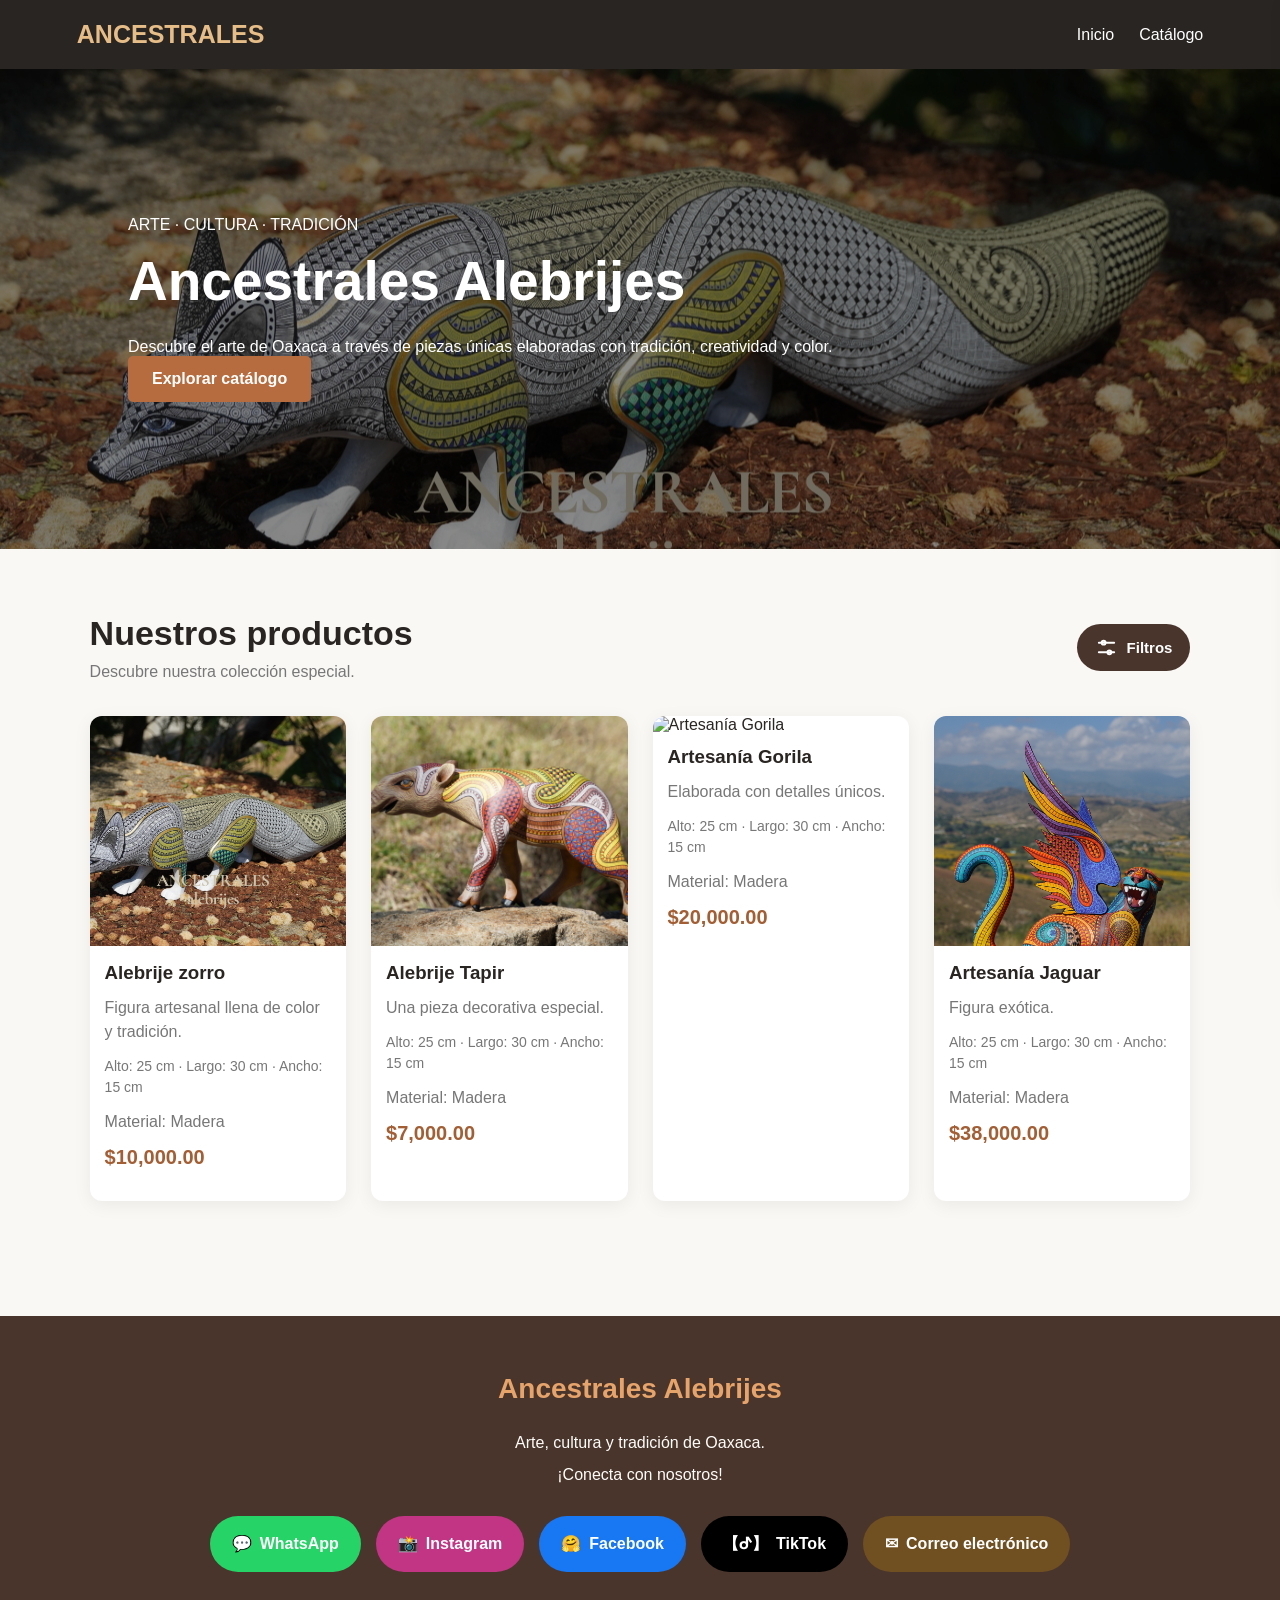
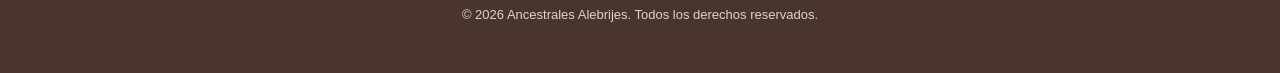
==== index.html @ 3782cc4d "Actualizar index.html" ====
<!DOCTYPE html>
<html lang="es">
<head>
  <meta charset="UTF-8">
  <meta name="viewport" content="width=device-width, initial-scale=1.0">

  <!-- ICONO DE LA MARCA -->
  <link rel="icon" type="image/jpeg" href="imagenes/LOGO.jpeg">

  <!-- TÍTULO Y SEO -->
  <title>Ancestrales | Alebrijes y Artesanías de Oaxaca</title>

  <meta name="description" content="Ancestrales: descubre alebrijes y artesanías de Oaxaca, México. Piezas únicas de arte popular mexicano llenas de color y tradición.">

  <meta name="author" content="Ancestrales Alebrijes">
  <meta name="robots" content="index, follow">

  <link rel="canonical" href="https://ancestrales.github.io/tienda-alebrijes/">

  <!-- REDES SOCIALES -->
  <meta property="og:type" content="website">
  <meta property="og:title" content="Ancestrales | Alebrijes y Artesanías de Oaxaca">
  <meta property="og:description" content="Descubre Ancestrales Alebrijes, piezas artesanales llenas de color, cultura y tradición.">
  <meta property="og:image" content="https://ancestrales.github.io/tienda-alebrijes/imagenes/LOGO.jpeg">
  <meta property="og:url" content="https://ancestrales.github.io/tienda-alebrijes/">
  <meta property="og:locale" content="es_MX">

  <link rel="stylesheet" href="styles.css">
</head>

<body>

  <!-- ENCABEZADO -->
  <header class="header">
    <a href="#inicio" class="logo">ANCESTRALES</a>

    <nav>
      <a href="#inicio">Inicio</a>
      <a href="#catalogo">Catálogo</a>
    </nav>

    <button id="cartButton" class="cart-button">
      🛒 Carrito (<span id="cartCount">0</span>)
    </button>
  </header>

  <main>

    <!-- PORTADA -->
    <section id="inicio" class="hero">

      <img id="heroImage"
           src="imagenes/LOGO.jpeg"
           alt="Ancestrales Alebrijes, artesanías y alebrijes de Oaxaca, México">

      <div class="hero-text">
        <p>ARTE · CULTURA · TRADICIÓN</p>

        <h1>Ancestrales Alebrijes</h1>

        <p>
          Descubre el arte de Oaxaca a través de piezas únicas
          elaboradas con tradición, creatividad y color.
        </p>

        <a href="#catalogo" class="main-button">
          Explorar catálogo
        </a>
      </div>

    </section>

    <!-- CATÁLOGO -->
    <section id="catalogo" class="catalog">

      <div class="catalog-heading">
        <div>
          <h2>Nuestros productos</h2>
          <p>Descubre nuestra colección especial.</p>
        </div>

        <button id="openFilters"
                class="filter-button"
                aria-label="Abrir filtros">

          <svg width="23" height="23"
               viewBox="0 0 24 24"
               fill="none"
               stroke="currentColor"
               stroke-width="2"
               stroke-linecap="round">

            <line x1="4" y1="7" x2="20" y2="7"/>
            <line x1="4" y1="17" x2="20" y2="17"/>
            <circle cx="9" cy="7" r="2"/>
            <circle cx="15" cy="17" r="2"/>

          </svg>

          <span>Filtros</span>
        </button>
      </div>

      <div id="productList" class="products"></div>

    </section>

  </main>

  <!-- FONDO DEL PANEL DE FILTROS -->
  <div id="filterOverlay" class="filter-overlay"></div>

  <!-- PANEL LATERAL DE FILTROS -->
  <aside id="filterPanel" class="filter-panel">

    <div class="filter-heading">
      <h2>Filtrar productos</h2>
      <button id="closeFilters" aria-label="Cerrar filtros">✕</button>
    </div>

    <div class="filter-content">

      <label for="categoryFilter">Categoría</label>

      <select id="categoryFilter">
        <option value="">Todas las categorías</option>
        <option value="osos">Osos</option>
        <option value="felinos">Felinos</option>
        <option value="caninos">Caninos</option>
        <option value="toros">Toros y animales de granja</option>
        <option value="salvajes">Animales salvajes</option>
        <option value="exoticos">Animales exóticos</option>
        <option value="aves">Aves</option>
        <option value="fantasticos">Animales fantásticos</option>
        <option value="acuaticos">Animales acuáticos</option>
        <option value="otras">Otras criaturas</option>
        <option value="corazones">Corazones y figuras</option>
        <option value="decoracion">Arte decorativo</option>
      </select>

      <label for="materialFilter">Material</label>

      <select id="materialFilter">
        <option value="">Todos los materiales</option>
        <option value="madera">Madera</option>
        <option value="cartoneria">Cartonería</option>
      </select>

    </div>

    <div class="filter-actions">

      <button id="clearFilters" class="clear-filters">
        Limpiar filtros
      </button>

      <button id="applyFilters" class="main-button">
        Ver resultados
      </button>

    </div>

  </aside>

  <!-- CARRITO -->
  <aside id="cartPanel" class="cart-panel">

    <div class="cart-heading">
      <h2>Mi carrito</h2>
      <button id="closeCart">✕</button>
    </div>

    <div id="cartItems"></div>

    <div class="shipping">

      <label for="destination">Código postal de entrega</label>

      <input id="destination"
             type="text"
             maxlength="5"
             placeholder="Ej. 68000">

      <p id="shippingMessage">
        Envío de demostración: $150 MXN
      </p>

    </div>

    <div class="cart-total">

      <p>Subtotal: <span id="subtotal">$0.00</span></p>

      <p>Envío: <span id="shippingCost">$150.00</span></p>

      <h3>Total: <span id="total">$150.00</span></h3>

      <button id="checkoutButton" class="main-button">
        Continuar compra
      </button>

    </div>

  </aside>

  <!-- GALERÍA -->
  <div id="galleryModal" class="modal">

    <button id="closeGallery" class="modal-close">✕</button>

    <button id="previousImage">❮</button>

    <img id="galleryImage"
         src=""
         alt="Fotografía de alebrije artesanal de Ancestrales">

    <button id="nextImage">❯</button>

  </div>

  <!-- PIE DE PÁGINA -->
  <footer class="footer">

    <h2>Ancestrales Alebrijes</h2>

    <p>Arte, cultura y tradición de Oaxaca.</p>

    <p>¡Conecta con nosotros!</p>

    <div class="social-links">

      <a href="https://wa.me/9514002767"
         target="_blank"
         rel="noopener noreferrer"
         class="social whatsapp">
        <span>💬</span> WhatsApp
      </a>

      <a href="https://www.instagram.com/isonalebrijes?fqnt=MTFtZ2Rkb2dqaXlsdA=="
         target="_blank"
         rel="noopener noreferrer"
         class="social instagram">
        <span>📸</span> Instagram
      </a>

      <a href="https://www.facebook.com/share/1CmfdqJDRj/"
         target="_blank"
         rel="noopener noreferrer"
         class="social facebook">
        <span>🤗</span> Facebook
      </a>

      <a href="https://www.tiktok.com/@ancestrales.alebrijes?_r=1&_t=ZS-9BeDVd9vvXB"
         target="_blank"
         rel="noopener noreferrer"
         class="social tiktok">
        <span>【ᕷ】</span> TikTok
      </a>

      <a href="mailto:ancestrales863@gmail.com"
         class="social email">
        <span>✉</span> Correo electrónico
      </a>

    </div>

    <p class="copyright">
      © 2026 Ancestrales Alebrijes. Todos los derechos reservados.
    </p>

  </footer>

  <script src="app.js"></script>

</body>
</html>
---- styles.css ----
* {
  margin: 0;
  padding: 0;
  box-sizing: border-box;
}

body {
  font-family: Arial, sans-serif;
  background: #faf8f5;
  color: #292522;
}

.header {
  background: #292522;
  color: white;
  padding: 20px 6%;
  display: flex;
  justify-content: space-between;
  align-items: center;
  position: sticky;
  top: 0;
  z-index: 10;
}

.logo {
  color: #e7bd87;
  font-size: 25px;
  font-weight: bold;
  text-decoration: none;
}

nav {
  display: flex;
  gap: 25px;
}

nav a {
  color: white;
  text-decoration: none;
}

button {
  cursor: pointer;
  border: none;
}

.cart-button {
  padding: 12px 18px;
  border-radius: 25px;
  background: #e7bd87;
  color: #292522;
  font-weight: bold;
}

.hero {
  height: 480px;
  position: relative;
  overflow: hidden;
}

.hero img {
  width: 100%;
  height: 100%;
  object-fit: cover;
  filter: brightness(55%);
  transition: opacity 0.5s;
}

.hero-text {
  position: absolute;
  top: 50%;
  left: 10%;
  transform: translateY(-50%);
  color: white;
}

.hero-text h1 {
  font-size: clamp(32px, 5vw, 55px);
  margin: 15px 0 25px;
}

.main-button {
  display: inline-block;
  background: #b66c3e;
  color: white;
  padding: 14px 24px;
  border-radius: 5px;
  text-decoration: none;
  font-weight: bold;
}

.catalog {
  padding: 65px 7%;
  text-align: center;
}

.catalog h2 {
  font-size: 34px;
  margin-bottom: 12px;
}

.catalog > p {
  color: #777;
  margin-bottom: 35px;
}

.products {
  display: grid;
  grid-template-columns: repeat(auto-fit, minmax(220px, 1fr));
  gap: 25px;
}

.product {
  background: white;
  border-radius: 12px;
  overflow: hidden;
  box-shadow: 0 4px 18px #00000010;
  text-align: left;
  padding-bottom: 20px;
}

.product img {
  width: 100%;
  height: 230px;
  object-fit: cover;
  cursor: zoom-in;
}

.product h3,
.product p,
.product strong {
  display: block;
  margin: 12px 15px;
}

.product p {
  color: #777;
  line-height: 1.5;
}

.product strong {
  color: #a45e34;
  font-size: 20px;
}

.add-button {
  margin: 5px 15px;
  padding: 12px;
  width: calc(100% - 30px);
  background: #292522;
  color: white;
  border-radius: 5px;
}

.add-button:hover,
.main-button:hover {
  opacity: 0.85;
}

.cart-panel {
  position: fixed;
  top: 0;
  right: -450px;
  width: min(420px, 100%);
  height: 100vh;
  overflow-y: auto;
  background: white;
  z-index: 30;
  padding: 25px;
  box-shadow: -5px 0 20px #0002;
  transition: right 0.3s;
}

.cart-panel.open {
  right: 0;
}

.cart-heading {
  display: flex;
  justify-content: space-between;
  margin-bottom: 25px;
}

.cart-heading button,
.modal-close {
  background: transparent;
  font-size: 25px;
}

.cart-item {
  display: flex;
  gap: 12px;
  align-items: center;
  border-bottom: 1px solid #eee;
  padding: 15px 0;
}

.cart-item img {
  width: 65px;
  height: 65px;
  object-fit: cover;
  border-radius: 6px;
}

.cart-item-info {
  flex: 1;
}

.cart-item-info p {
  margin: 5px 0;
}

.remove-button {
  color: #b33b3b;
  background: transparent;
  font-size: 13px;
}

.quantity-button {
  padding: 5px 9px;
  background: #eee;
  border-radius: 4px;
}

.shipping {
  margin-top: 25px;
  display: grid;
  gap: 10px;
}

.shipping input {
  padding: 12px;
  border: 1px solid #ccc;
  border-radius: 5px;
}

.shipping p {
  color: #777;
  font-size: 13px;
}

.cart-total {
  margin-top: 25px;
  line-height: 2.2;
}

.cart-total .main-button {
  width: 100%;
  margin-top: 15px;
}

.modal {
  display: none;
  position: fixed;
  inset: 0;
  background: #000e;
  z-index: 50;
  align-items: center;
  justify-content: center;
  gap: 20px;
  padding: 25px;
}

.modal.open {
  display: flex;
}

.modal img {
  max-width: 75%;
  max-height: 80vh;
  object-fit: contain;
}

.modal button {
  background: white;
  border-radius: 50%;
  padding: 12px;
  font-size: 18px;
}

.modal .modal-close {
  position: absolute;
  top: 20px;
  right: 25px;
}

footer {
  text-align: center;
  padding: 40px;
  background: #292522;
  color: white;
  line-height: 2;
}


@media (max-width: 600px) {
  .header {
    padding: 15px;
    flex-wrap: wrap;
    gap: 15px;
  }

  nav {
    gap: 12px;
  }

  .hero {
    height: 380px;
  }

  .catalog {
    padding: 45px 5%;
  }

  .modal {
    gap: 8px;
  }

  .modal img {
    max-width: 75%;
  }
}

/* Ocultar el carrito de compras */
.cart-button {
  display: none !important;
}

.cart-panel {
  display: none !important;
}

/* OCULTAR COMPLETAMENTE EL CARRITO */
#cartButton,
#cartPanel,
.cart-button,
.cart-panel {
    display: none !important;
    visibility: hidden !important;
}


/* SECCION DE CONTACTO Y REDES */
.footer {
  background: #49352B;
  color: #FFFDF9;
  text-align: center;
  padding: 45px 20px;
  margin-top: 50px;
}

.footer h2 {
  color: #E6A36A;
  font-size: 28px;
  margin-bottom: 10px;
}

.social-links {
  display: flex;
  justify-content: center;
  flex-wrap: wrap;
  gap: 15px;
  margin: 25px 0;
}

.social {
  display: inline-flex;
  align-items: center;
  gap: 8px;
  padding: 12px 22px;
  border-radius: 30px;
  color: white;
  text-decoration: none;
  font-weight: bold;
  transition: transform 0.2s;
}

.social:hover {
  transform: translateY(-4px);
}

.whatsapp {
  background: #25D366;
}

.instagram {
  background: #C13584;
}

.facebook {
  background: #1877F2;
}

.tiktok {
  background: #000000;
}
.email {
  background: #704f21;
}

.copyright {
  font-size: 13px;
  margin-top: 30px;
  opacity: 0.8;
}


/* BOTON WHATSAPP */

.whatsapp-button {
  display: block;
  background: #25D366;
  color: white;
  text-align: center;
  padding: 12px;
  border-radius: 25px;
  text-decoration: none;
  font-weight: bold;
  margin-top: 15px;
}

.whatsapp-button:hover {
  background: #1DA851;
}


/* MODO CATALOGO: OCULTAR FUNCIONES DE COMPRA */
.add-button {
  display: none !important;
}

#cartButton,
#cartPanel {
  display: none !important;
}


/* CATÁLOGO SOLO CON IMÁGENES */
.whatsapp-button,
.add-button {
  display: none !important;
}


.product-measures {
  font-size: 14px;
  color: #74665D;
  margin: 8px 0;
}






/* =================================
   FILTRO LATERAL - ANCESTRALES
================================= */

.catalog-heading {
  display: flex;
  justify-content: space-between;
  align-items: center;
  text-align: left;
  gap: 15px;
  margin-bottom: 35px;
}

.catalog-heading h2 {
  margin-bottom: 10px;
}

.catalog-heading p {
  color: #777;
}

.filter-button {
  display: inline-flex;
  align-items: center;
  justify-content: center;
  gap: 9px;
  padding: 12px 18px;
  background: #49352B;
  color: white;
  border-radius: 30px;
  font-size: 15px;
  font-weight: bold;
  transition: 0.25s;
}

.filter-button:hover {
  background: #704f3d;
  transform: translateY(-2px);
}

/* Fondo oscuro */

.filter-overlay {
  position: fixed;
  inset: 0;
  background: rgba(0,0,0,0.45);
  z-index: 39;
  opacity: 0;
  visibility: hidden;
  transition: 0.3s;
}

.filter-overlay.active {
  opacity: 1;
  visibility: visible;
}

/* Panel lateral */

.filter-panel {
  position: fixed;
  top: 0;
  right: 0;
  width: min(400px, 90%);
  height: 100vh;
  background: #FFFDF9;
  z-index: 40;
  padding: 28px;
  box-shadow: -5px 0 25px #0002;
  transform: translateX(105%);
  transition: transform 0.35s ease;
  display: flex;
  flex-direction: column;
  overflow-y: auto;
}

.filter-panel.open {
  transform: translateX(0);
}

.filter-heading {
  display: flex;
  justify-content: space-between;
  align-items: center;
  padding-bottom: 25px;
  border-bottom: 1px solid #e8ded4;
}

.filter-heading h2 {
  font-size: 23px;
  color: #49352B;
}

.filter-heading button {
  background: transparent;
  font-size: 25px;
  color: #49352B;
}

.filter-content {
  display: flex;
  flex-direction: column;
  gap: 12px;
  padding-top: 28px;
}

.filter-content label {
  font-weight: bold;
  color: #49352B;
  margin-top: 12px;
}

.filter-content select {
  width: 100%;
  padding: 14px;
  border: 1px solid #ded3c8;
  border-radius: 8px;
  background: white;
  color: #49352B;
  font-size: 15px;
  outline: none;
}

.filter-content select:focus {
  border-color: #b66c3e;
}

.filter-actions {
  display: flex;
  flex-direction: column;
  gap: 12px;
  margin-top: auto;
  padding-top: 30px;
}

.clear-filters {
  background: transparent;
  border: 1px solid #b66c3e;
  color: #a45e34;
  padding: 14px;
  border-radius: 6px;
  font-weight: bold;
}

.filter-actions .main-button {
  width: 100%;
  border: none;
  cursor: pointer;
}

body.filters-open {
  overflow: hidden;
}

/* Mensaje sin resultados */

.no-products {
  grid-column: 1 / -1;
  padding: 45px 15px;
  color: #777;
  text-align: center;
}

@media (max-width: 600px) {
  .catalog-heading {
    align-items: center;
  }

  .catalog-heading h2 {
    font-size: 27px;
  }

  .filter-button {
    padding: 11px 14px;
    font-size: 13px;
  }

  .filter-panel {
    width: 88%;
    padding: 23px;
  }
}







.brand-intro {
  max-width: 850px;
  margin: 60px auto;
  padding: 20px;
  text-align: center;
  line-height: 1.8;
}

.brand-intro h2 {
  color: #49352B;
  margin-bottom: 15px;
}

.brand-intro p {
  color: #292522;
  margin-bottom: 12px;
}
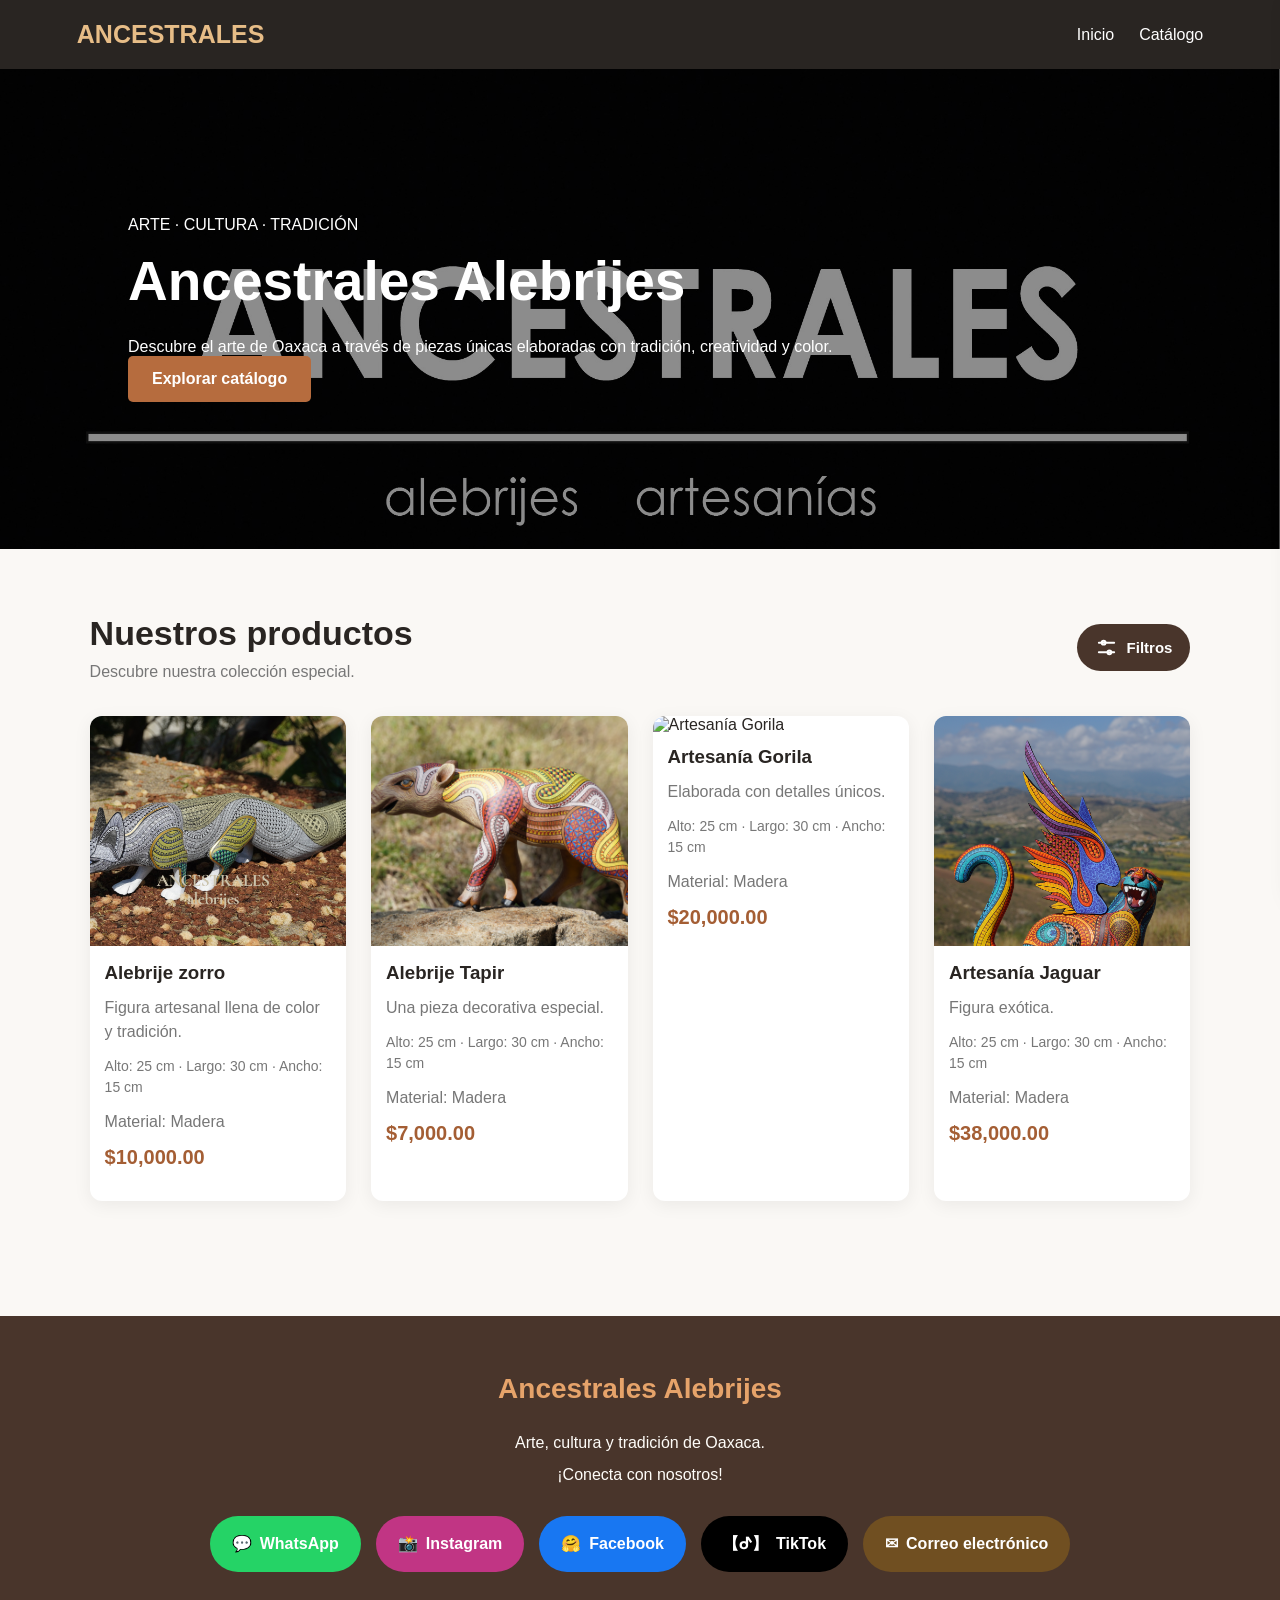
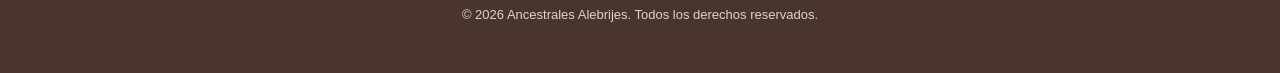
==== commit 7b7ffa5d: "Actualizar index.html" ====
--- a/index.html
+++ b/index.html
@@ -12,7 +12,7 @@
 
   <meta name="description" content="Ancestrales: descubre alebrijes y artesanías de Oaxaca, México. Piezas únicas de arte popular mexicano llenas de color y tradición.">
 
-  <meta name="author" content="Ancestrales Alebrijes">
+  <meta name="author" content="Descubre piezas únicas">
   <meta name="robots" content="index, follow">
 
   <link rel="canonical" href="https://ancestrales.github.io/tienda-alebrijes/">
@@ -20,7 +20,7 @@
   <!-- REDES SOCIALES -->
   <meta property="og:type" content="website">
   <meta property="og:title" content="Ancestrales | Alebrijes y Artesanías de Oaxaca">
-  <meta property="og:description" content="Descubre Ancestrales Alebrijes, piezas artesanales llenas de color, cultura y tradición.">
+  <meta property="og:description" content="">
   <meta property="og:image" content="https://ancestrales.github.io/tienda-alebrijes/imagenes/LOGO.jpeg">
   <meta property="og:url" content="https://ancestrales.github.io/tienda-alebrijes/">
   <meta property="og:locale" content="es_MX">
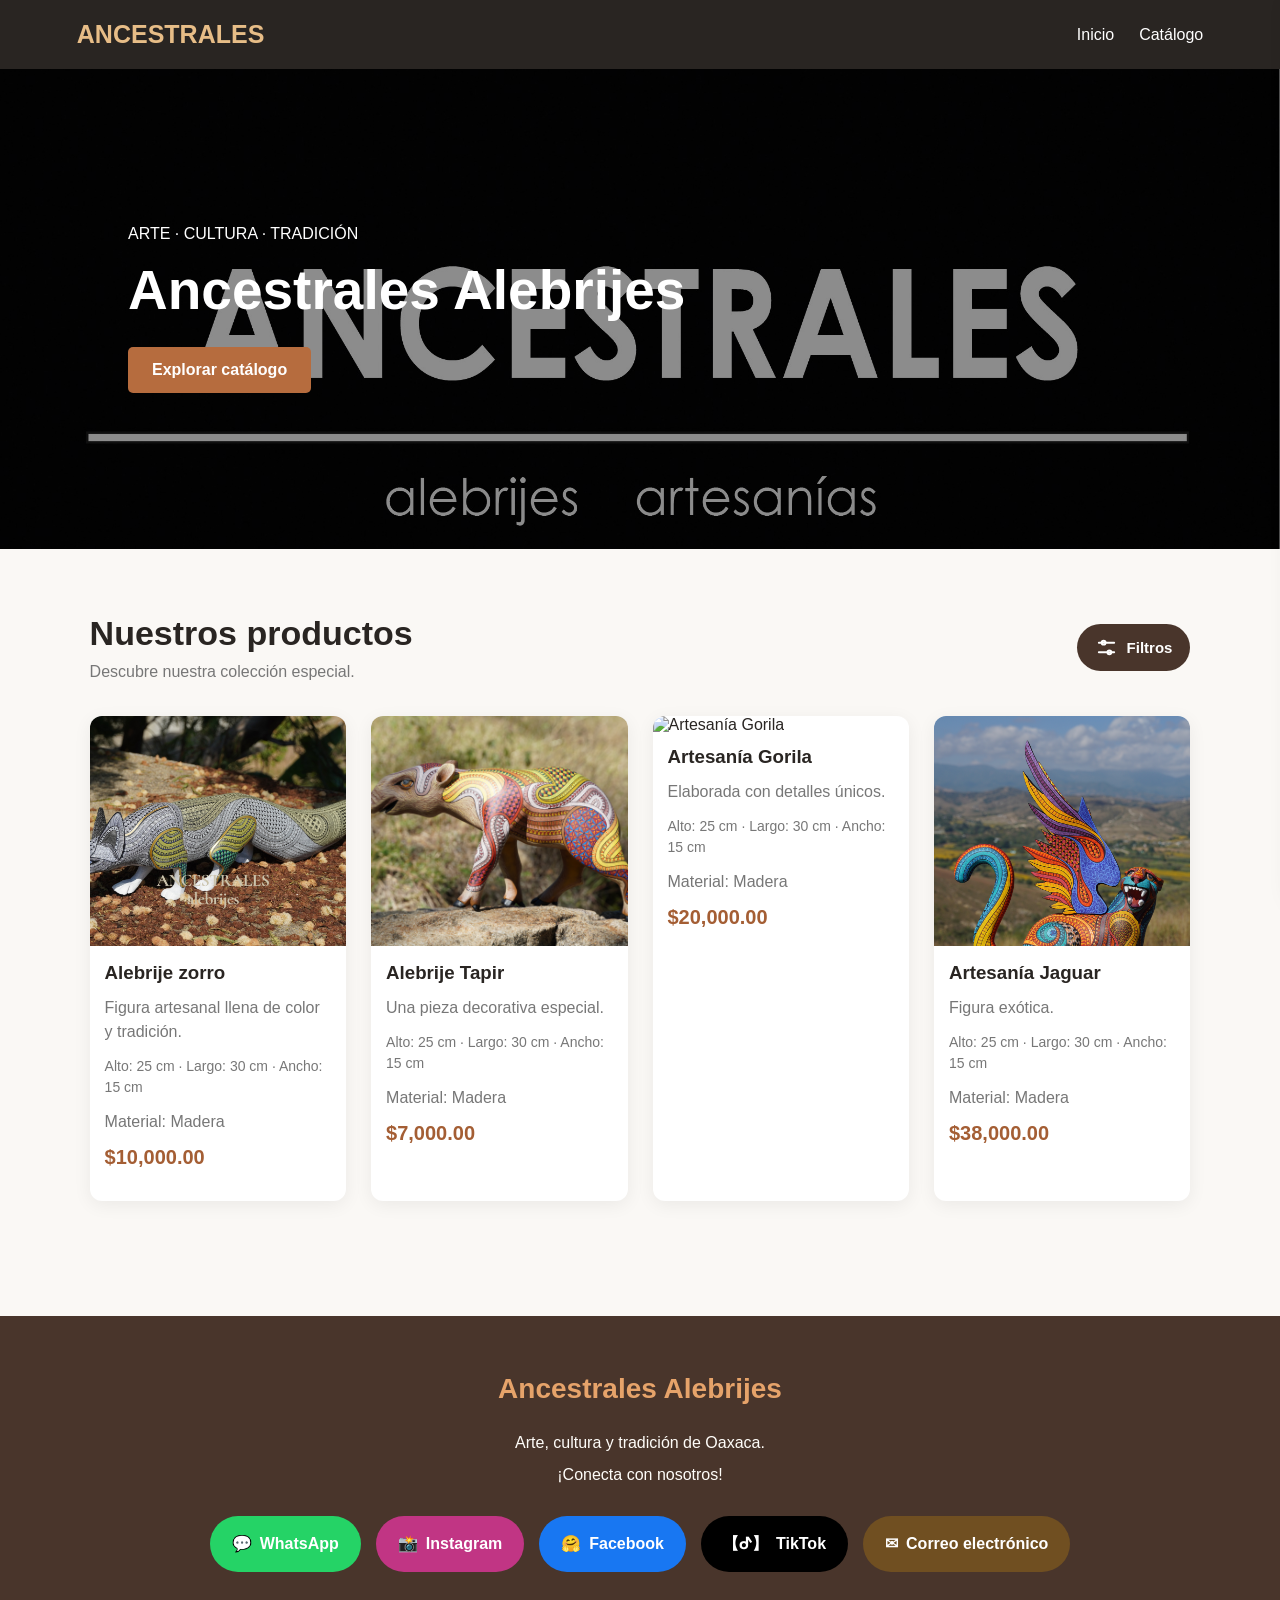
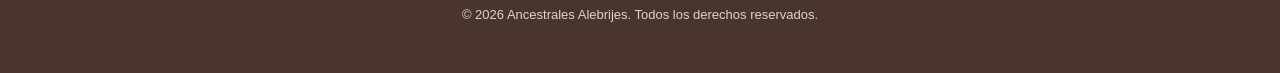
==== commit cc4ffa53: "Actualizar index.html" ====
--- a/index.html
+++ b/index.html
@@ -59,8 +59,7 @@
         <h1>Ancestrales Alebrijes</h1>
 
         <p>
-          Descubre el arte de Oaxaca a través de piezas únicas
-          elaboradas con tradición, creatividad y color.
+          
         </p>
 
         <a href="#catalogo" class="main-button">
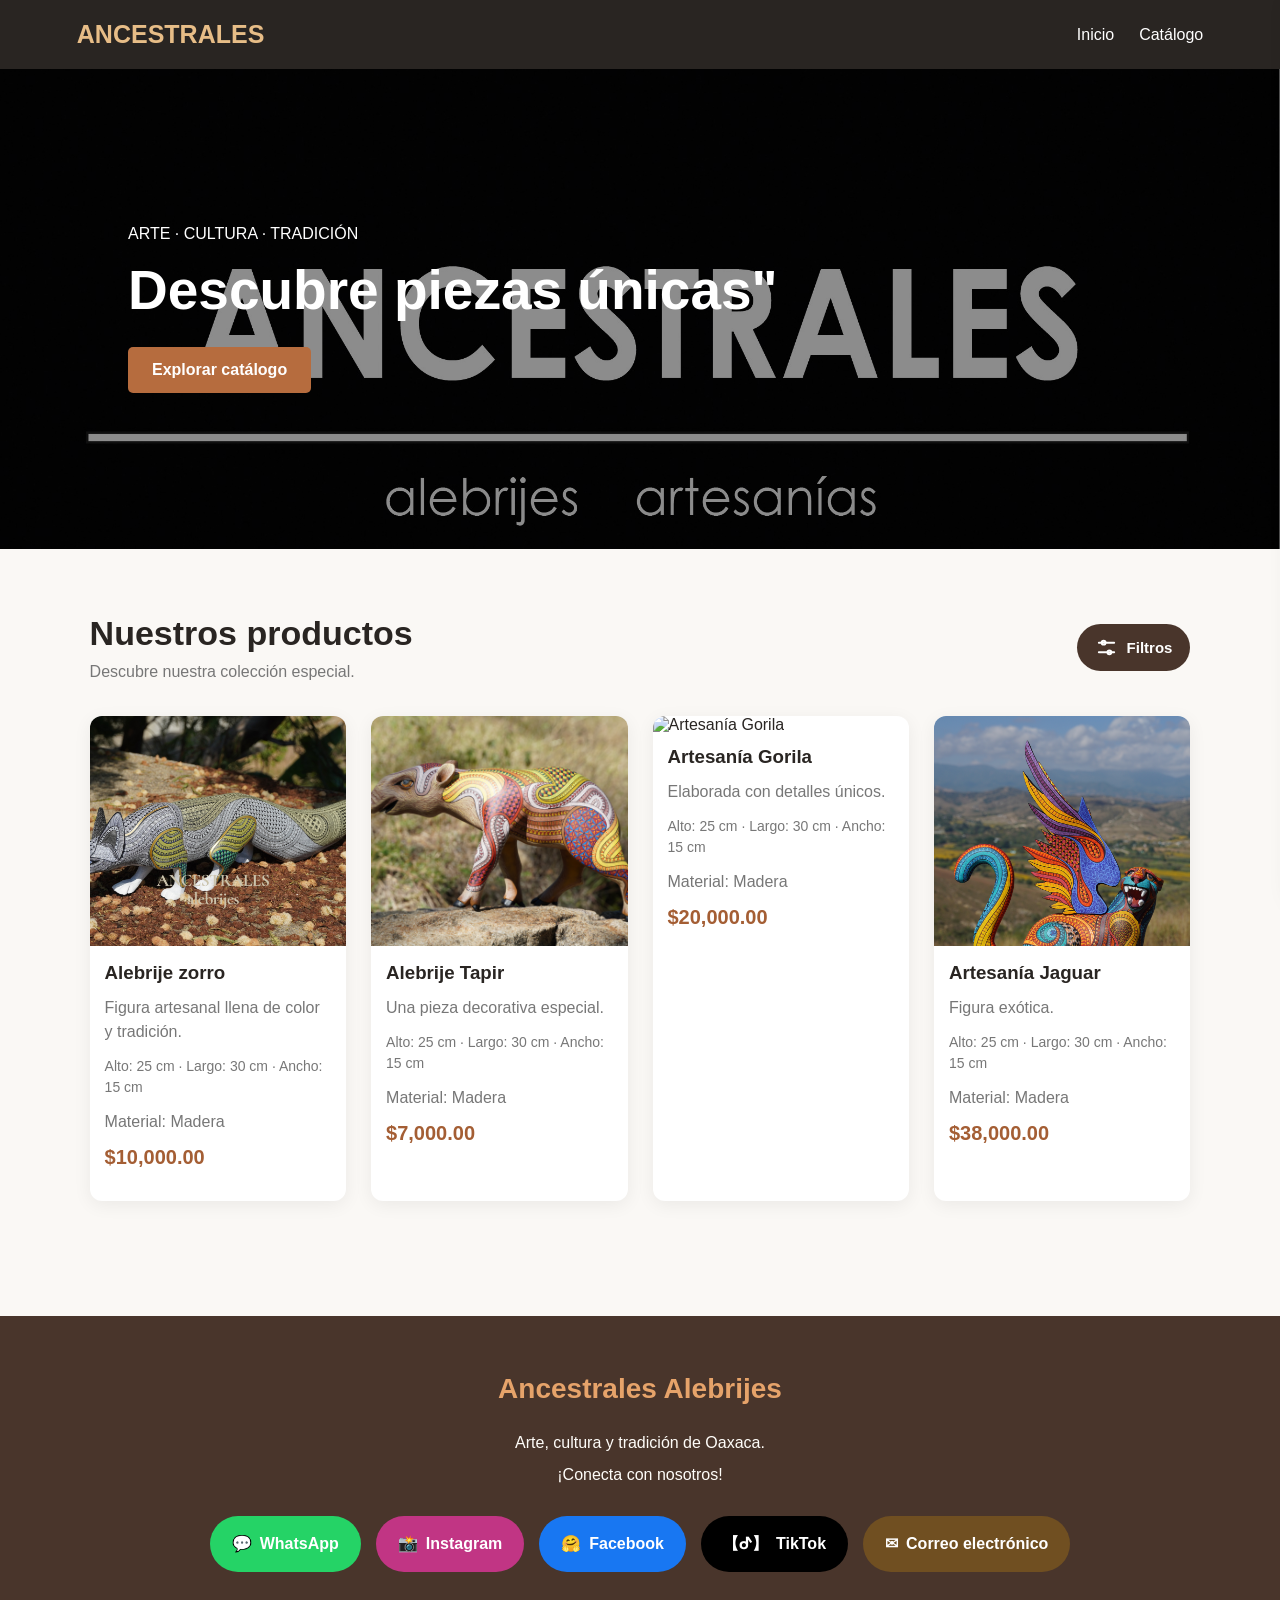
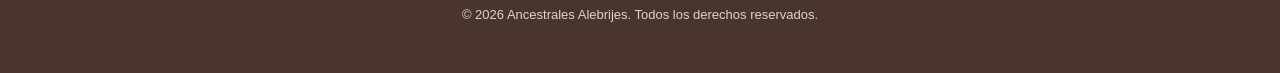
==== commit c8001ace: "Actualizar index.html" ====
--- a/index.html
+++ b/index.html
@@ -56,7 +56,7 @@
       <div class="hero-text">
         <p>ARTE · CULTURA · TRADICIÓN</p>
 
-        <h1>Ancestrales Alebrijes</h1>
+        <h1>Descubre piezas únicas"</h1>
 
         <p>
           
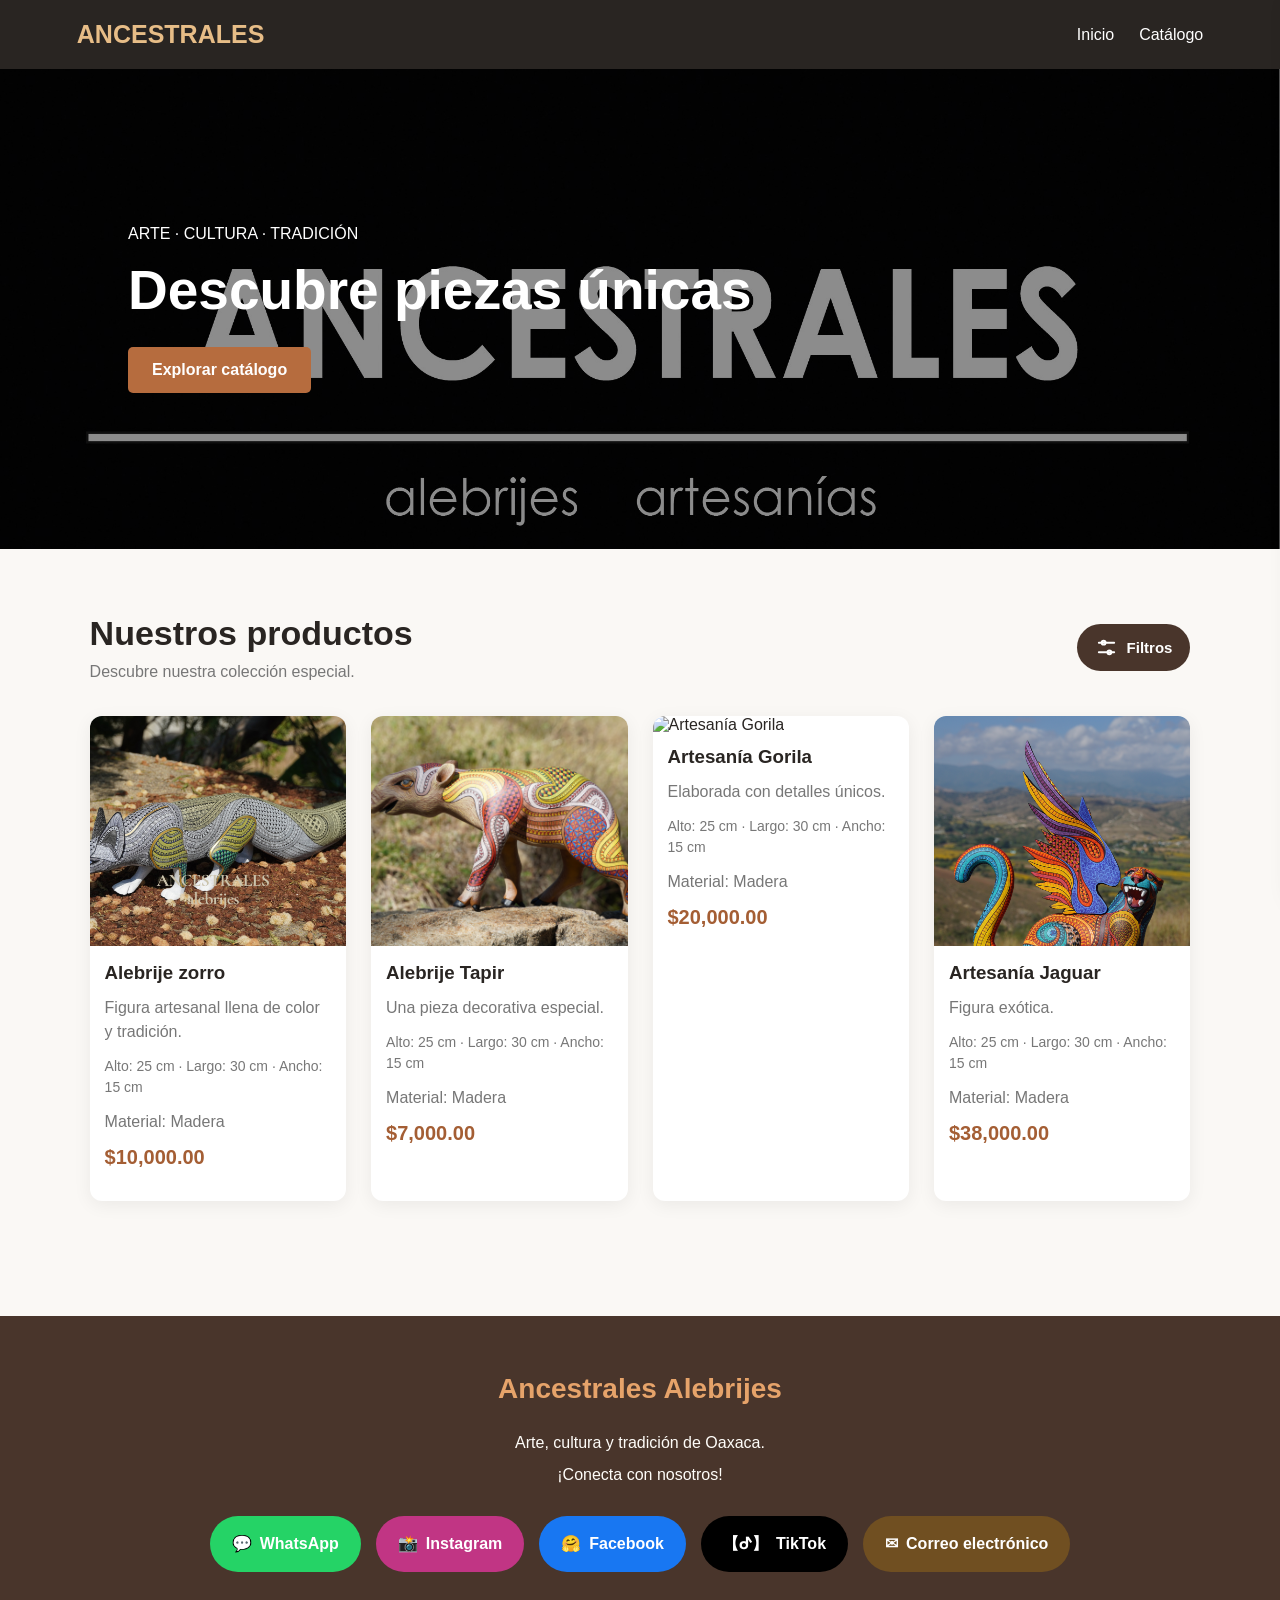
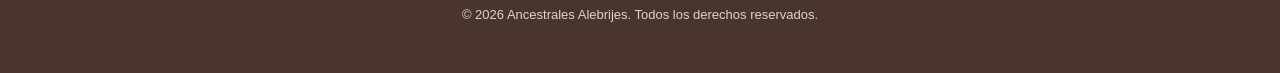
==== commit 510c9f41: "Actualizar index.html" ====
--- a/index.html
+++ b/index.html
@@ -12,7 +12,7 @@
 
   <meta name="description" content="Ancestrales: descubre alebrijes y artesanías de Oaxaca, México. Piezas únicas de arte popular mexicano llenas de color y tradición.">
 
-  <meta name="author" content="Descubre piezas únicas">
+  <meta name="author" content="Ancestrales Alebrijes">
   <meta name="robots" content="index, follow">
 
   <link rel="canonical" href="https://ancestrales.github.io/tienda-alebrijes/">
@@ -56,7 +56,7 @@
       <div class="hero-text">
         <p>ARTE · CULTURA · TRADICIÓN</p>
 
-        <h1>Descubre piezas únicas"</h1>
+        <h1>Descubre piezas únicas</h1>
 
         <p>
           
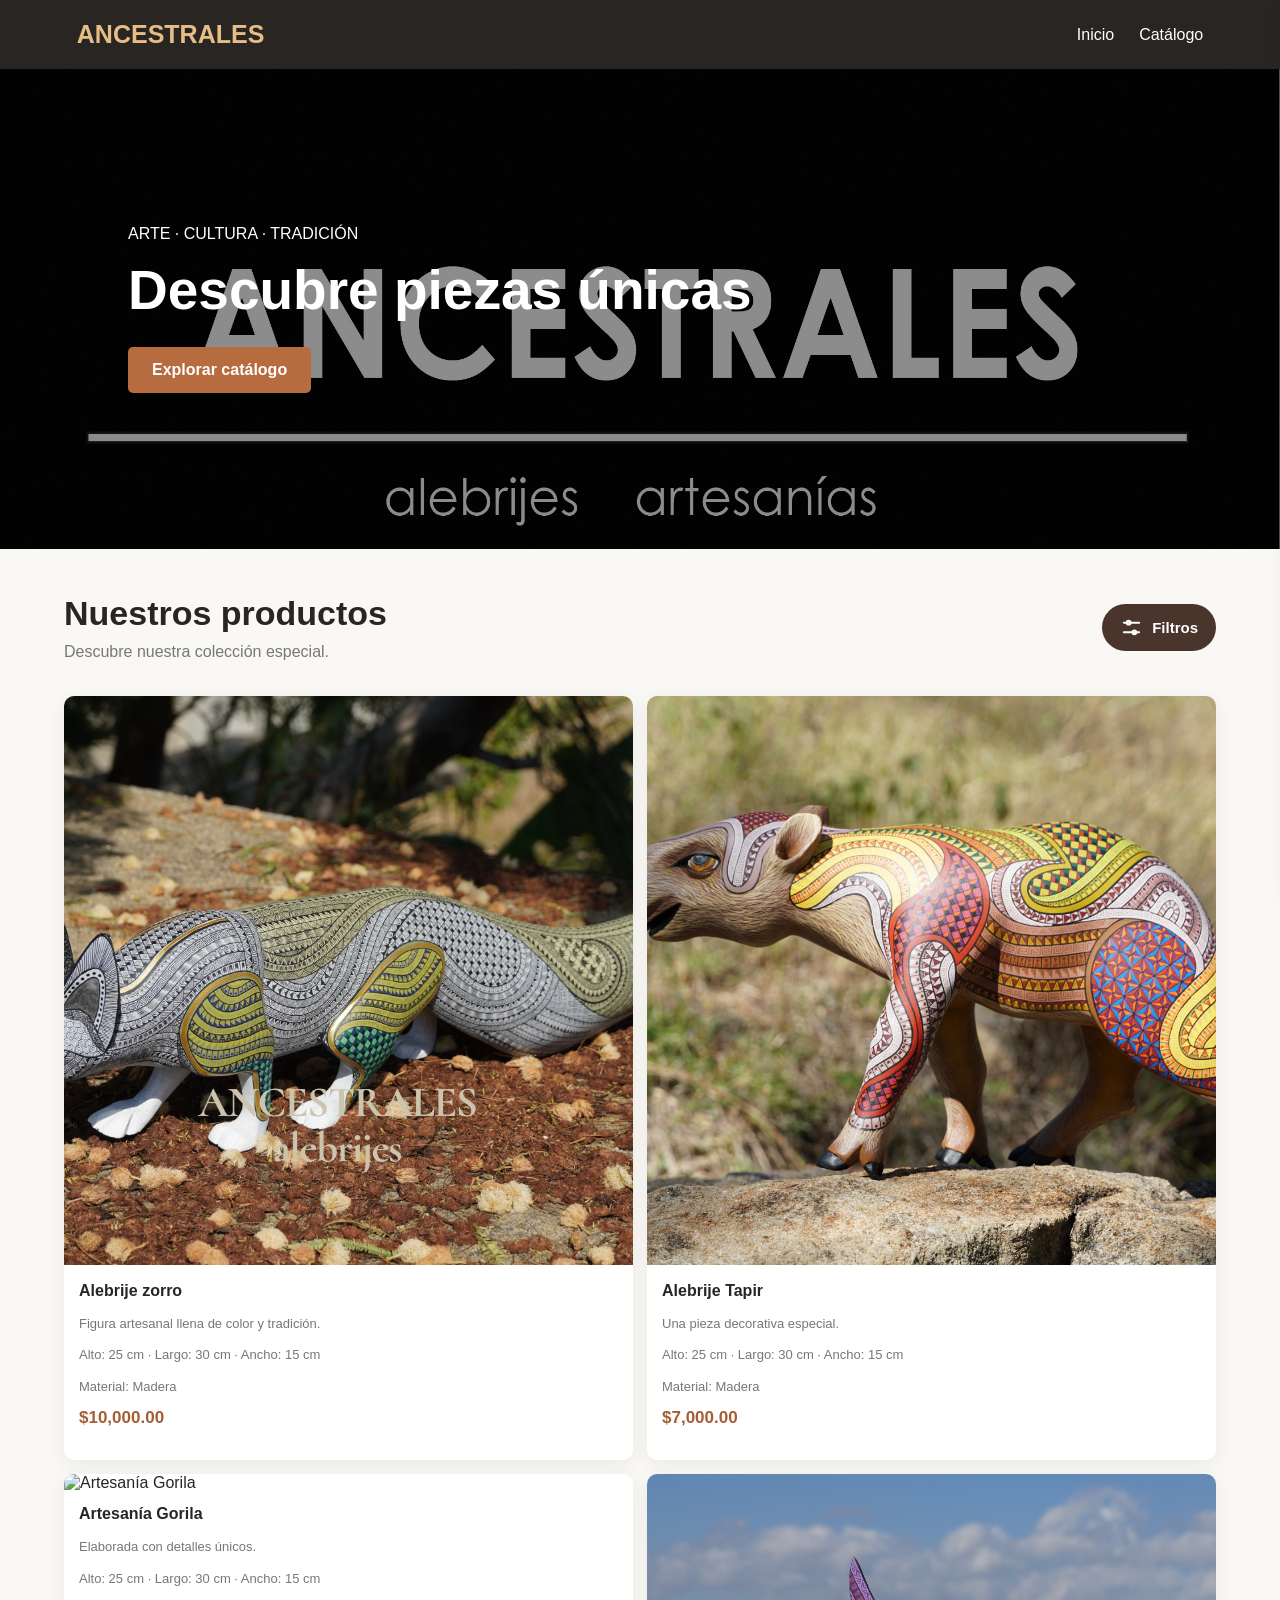
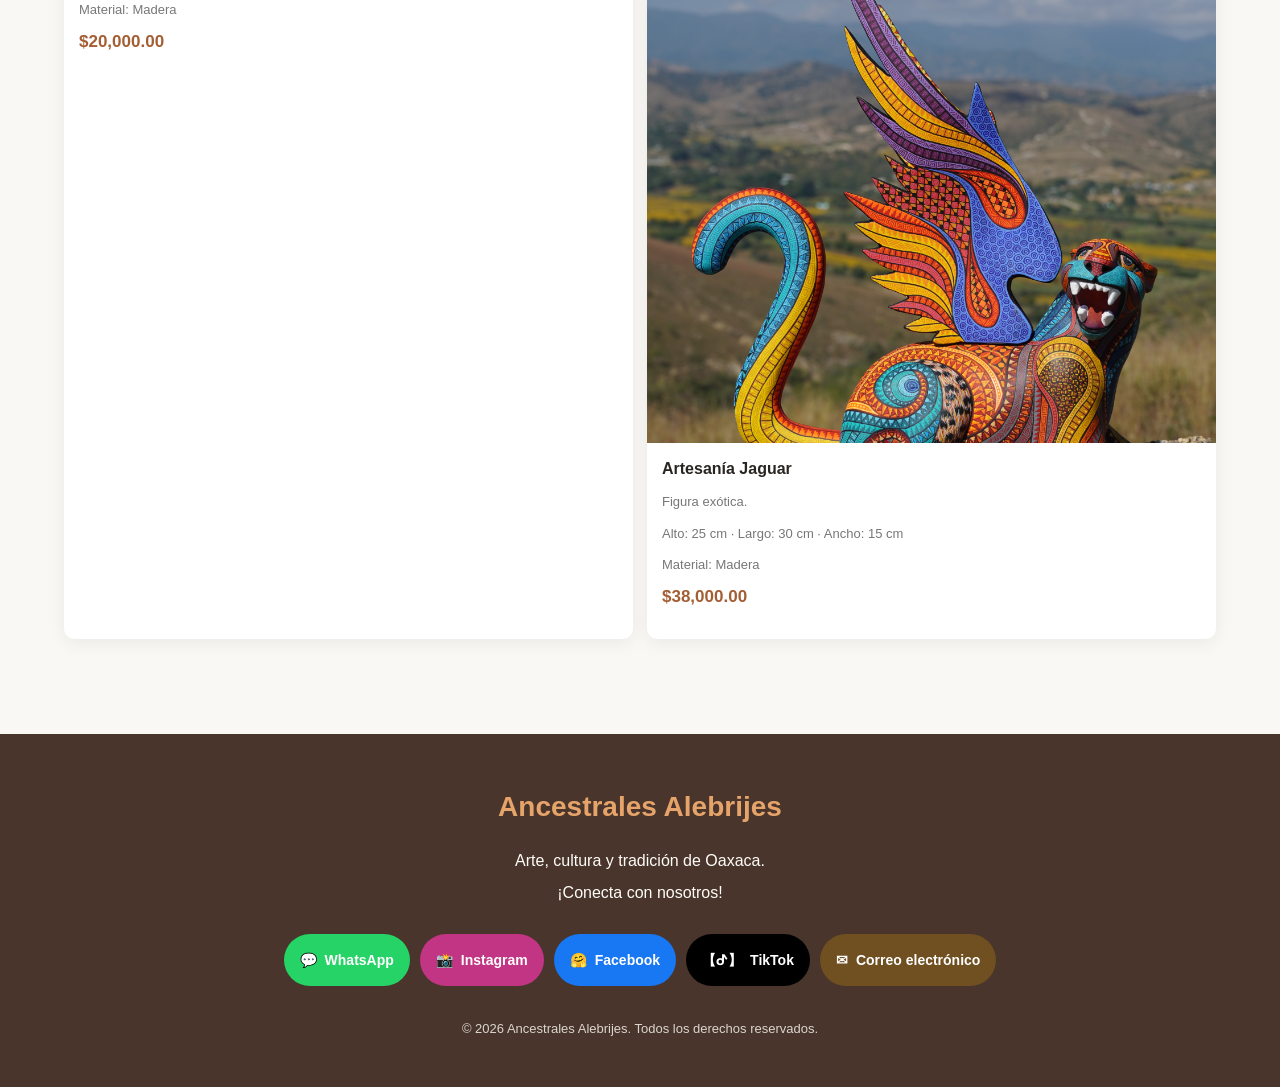
==== commit b3c5919d: "Actualizar index.html" ====
--- a/index.html
+++ b/index.html
@@ -122,28 +122,15 @@
       <label for="categoryFilter">Categoría</label>
 
       <select id="categoryFilter">
-        <option value="">Todas las categorías</option>
-        <option value="osos">Osos</option>
-        <option value="felinos">Felinos</option>
-        <option value="caninos">Caninos</option>
-        <option value="toros">Toros y animales de granja</option>
-        <option value="salvajes">Animales salvajes</option>
-        <option value="exoticos">Animales exóticos</option>
-        <option value="aves">Aves</option>
-        <option value="fantasticos">Animales fantásticos</option>
-        <option value="acuaticos">Animales acuáticos</option>
-        <option value="otras">Otras criaturas</option>
-        <option value="corazones">Corazones y figuras</option>
-        <option value="decoracion">Arte decorativo</option>
-      </select>
+  <option value="">Todas las categorías</option>
+</select>
 
       <label for="materialFilter">Material</label>
 
-      <select id="materialFilter">
-        <option value="">Todos los materiales</option>
-        <option value="madera">Madera</option>
-        <option value="cartoneria">Cartonería</option>
-      </select>
+
+<select id="materialFilter">
+  <option value="">Todos los materiales</option>
+</select>
 
     </div>
 
--- a/styles.css
+++ b/styles.css
@@ -659,3 +659,245 @@
   color: #292522;
   margin-bottom: 12px;
 }
+
+
+
+/* =====================================
+   ANCESTRALES - OPTIMIZACIÓN MÓVIL
+===================================== */
+* {
+  box-sizing: border-box;
+}
+
+html {
+  scroll-behavior: smooth;
+  scroll-padding-top: 90px;
+}
+
+body {
+  overflow-x: hidden;
+}
+
+img {
+  max-width: 100%;
+}
+
+button, a, select, input {
+  -webkit-tap-highlight-color: transparent;
+}
+
+
+
+
+/* ENCABEZADO */
+/*
+.header {
+  padding: 15px 5%;
+  gap: 15px;
+}
+
+.logo {
+  font-size: clamp(19px, 5vw, 25px);
+}
+
+nav a {
+  padding: 8px 4px;
+}
+
+*/
+
+/* PORTADA */
+/*
+.hero {
+  min-height: 380px;
+  height: min(65vh, 520px);
+}
+
+.hero-text {
+  left: 6%;
+  right: 6%;
+}
+
+.hero-text h1 {
+  line-height: 1.15;
+}
+*/
+
+/* CATÁLOGO */
+
+.catalog {
+  padding: 45px 5%;
+}
+
+.products {
+  grid-template-columns:
+    repeat(2, minmax(0, 1fr));
+  gap: 14px;
+}
+
+.product {
+  min-width: 0;
+  border-radius: 10px;
+}
+
+.product img {
+  height: auto;
+  aspect-ratio: 1 / 1;
+  object-fit: cover;
+}
+
+.product h3 {
+  font-size: 16px;
+  line-height: 1.3;
+}
+
+.product p {
+  font-size: 13px;
+  line-height: 1.5;
+}
+
+.product-measures {
+  font-size: 12px;
+}
+
+.product strong {
+  font-size: 17px;
+}
+
+
+
+/* FILTROS */
+
+.catalog-heading {
+  gap: 10px;
+}
+
+.filter-button {
+  flex-shrink: 0;
+  min-height: 44px;
+}
+
+.filter-panel {
+  width: min(380px, 92%);
+  padding: 22px;
+}
+
+.filter-content select {
+  min-height: 48px;
+  font-size: 16px;
+}
+
+.filter-actions button {
+  min-height: 48px;
+}
+
+
+
+/* GALERÍA */
+
+.modal {
+  padding: 12px;
+  gap: 8px;
+}
+
+.modal img {
+  max-width: calc(100% - 80px);
+  max-height: 75vh;
+  object-fit: contain;
+}
+
+.modal button {
+  flex-shrink: 0;
+  min-width: 40px;
+  min-height: 40px;
+}
+
+
+
+/* REDES SOCIALES */
+
+.social-links {
+  gap: 10px;
+}
+
+.social {
+  justify-content: center;
+  padding: 12px 16px;
+  font-size: 14px;
+}
+
+
+
+/* TABLETS */
+
+@media (min-width: 601px) and (max-width: 900px) {
+  .products {
+    grid-template-columns:
+      repeat(3, minmax(0, 1fr));
+  }
+
+  .catalog {
+    padding: 50px 5%;
+  }
+}
+
+
+
+/* CELULARES PEQUEÑOS */
+
+@media (max-width: 480px) {
+  .header {
+    justify-content: center;
+    flex-wrap: wrap;
+  }
+
+  nav {
+    width: 100%;
+    justify-content: center;
+  }
+
+  .hero {
+    height: 360px;
+  }
+
+  .catalog-heading {
+    align-items: flex-start;
+  }
+
+  .catalog-heading h2 {
+    font-size: 23px;
+  }
+
+  .products {
+    gap: 10px;
+  }
+
+  .product {
+    padding-bottom: 12px;
+  }
+
+  .product h3,
+  .product p,
+  .product strong {
+    margin-left: 10px;
+    margin-right: 10px;
+  }
+
+  .footer {
+    padding: 35px 15px;
+  }
+
+  .social {
+    flex: 1 1 130px;
+  }
+}
+
+
+
+/* PANTALLAS MUY ESTRECHAS */
+
+@media (max-width: 340px) {
+  .products {
+    grid-template-columns: 1fr;
+  }
+}
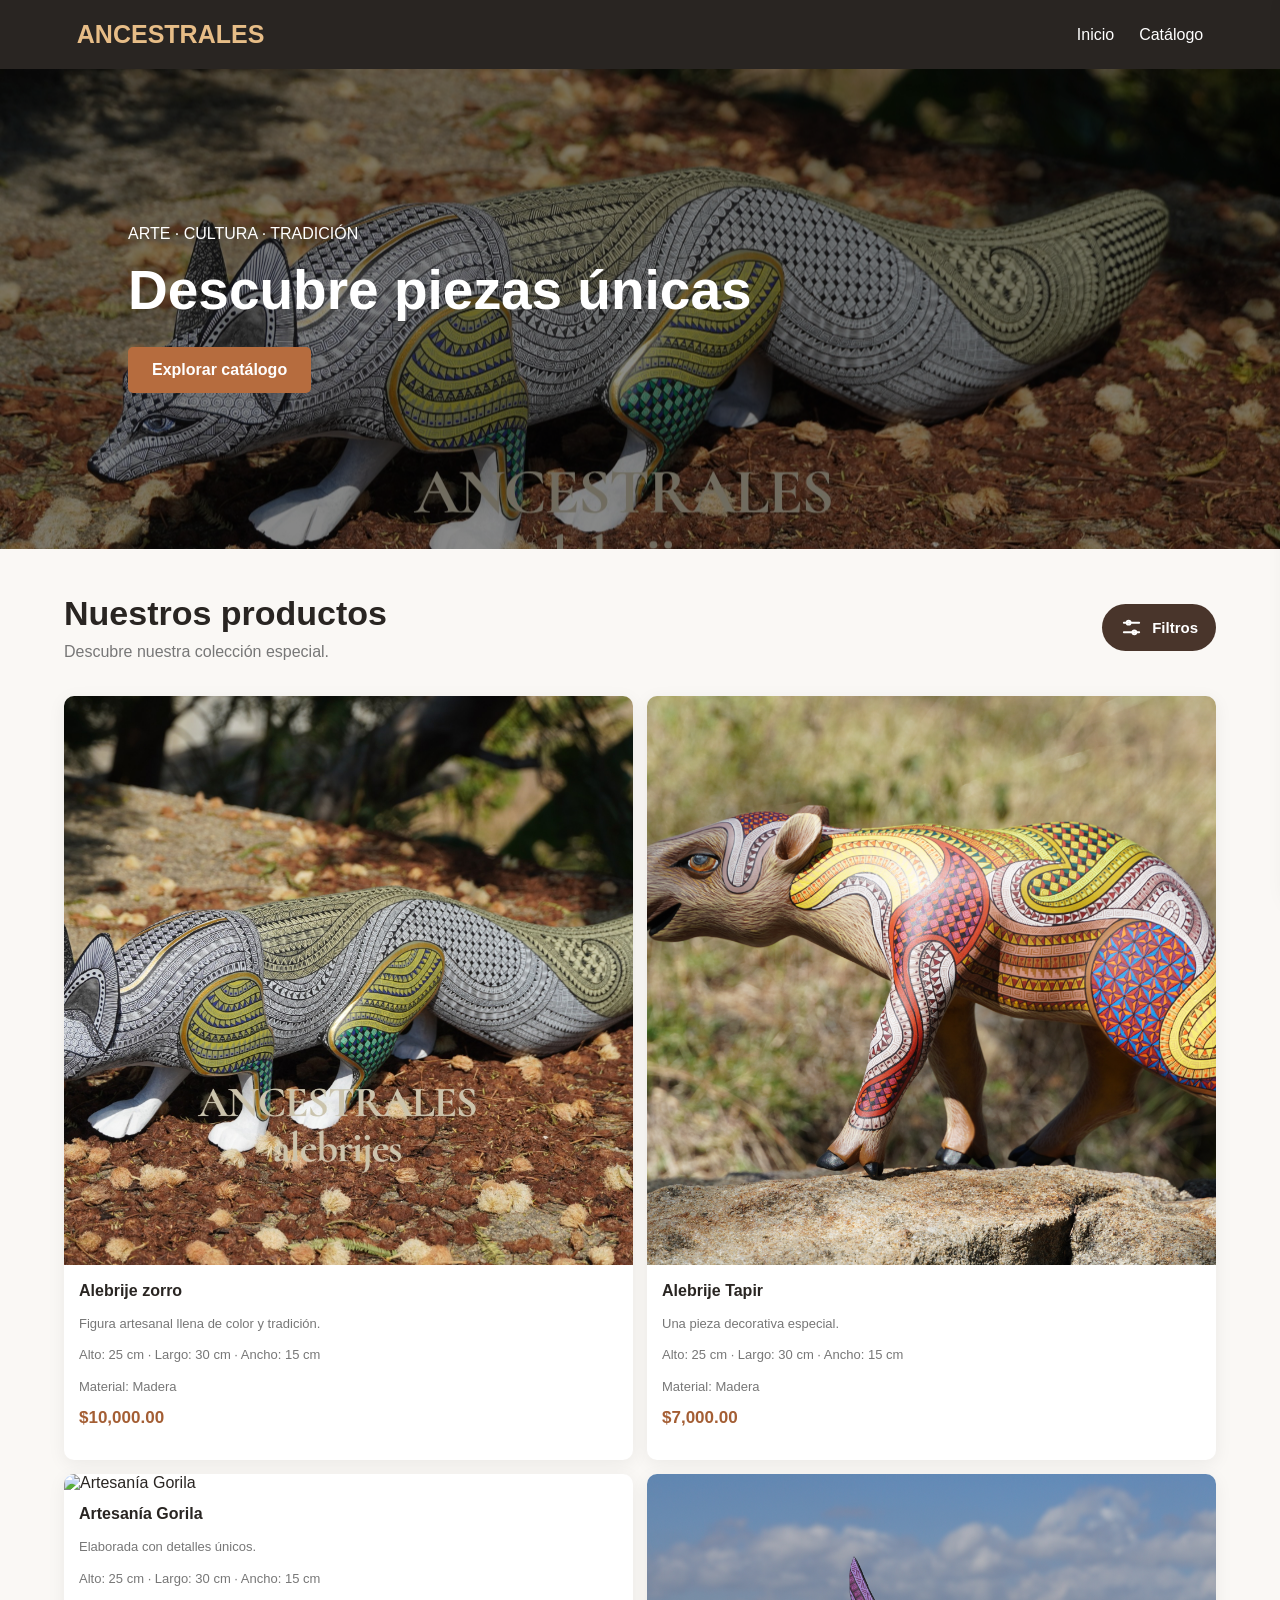
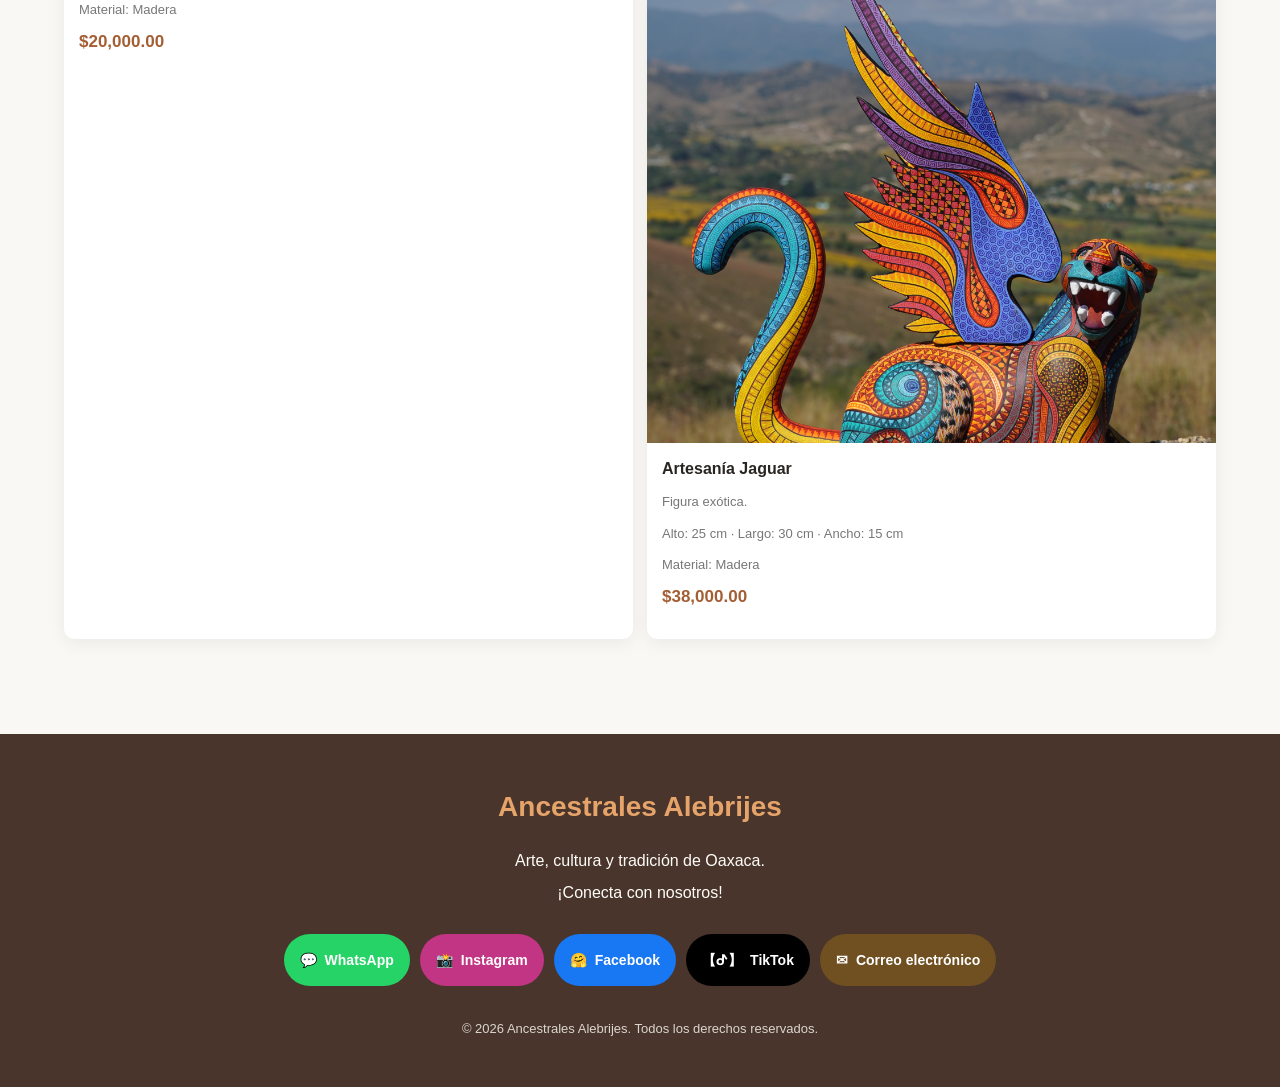
==== commit 927c008d: "Actualizar index.html" ====
--- a/index.html
+++ b/index.html
@@ -256,7 +256,8 @@
 
   </footer>
 
-  <script src="app.js"></script>
+  <script src="https://cdn.jsdelivr.net/npm/@supabase/supabase-js@2"></script>
+<script src="app.js"></script>
 
 </body>
 </html>
